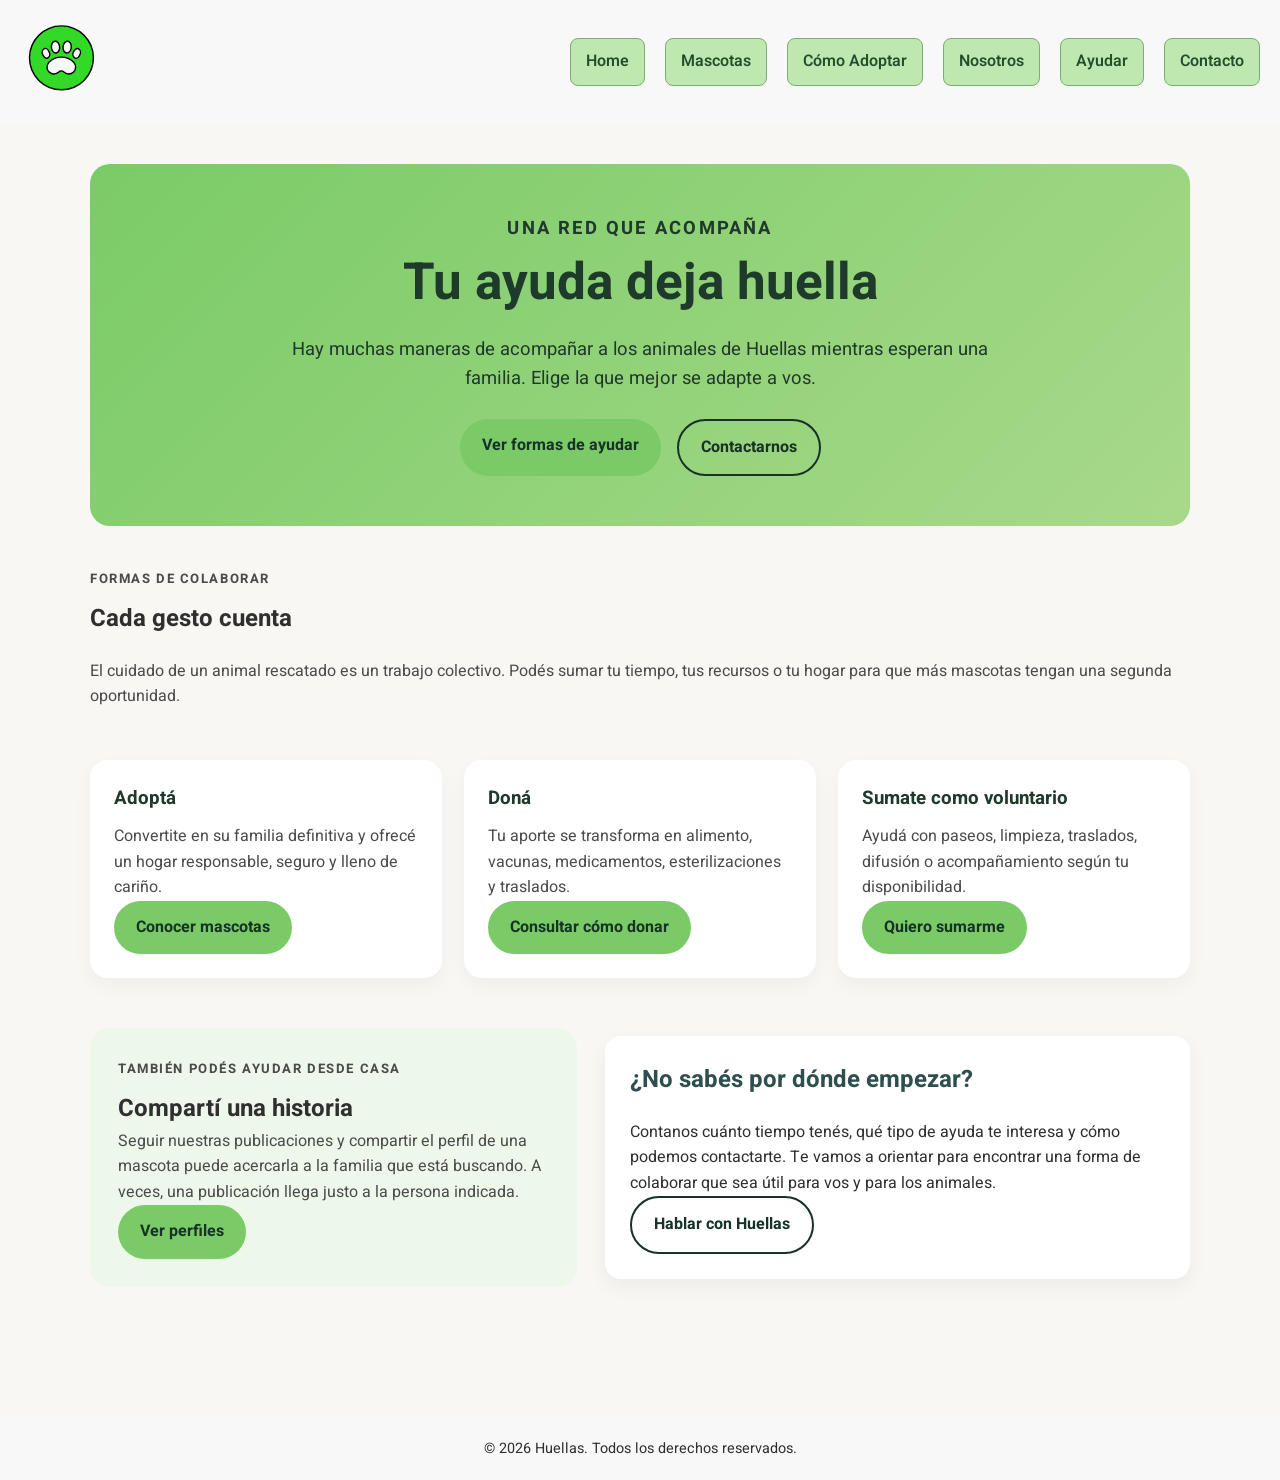
==== pages/ayudar.html @ 4ad2e2eb "Agregué unas imágenes de las mascotas disponibles" ====
<!DOCTYPE html>
<html lang="es">
<head>
    <meta charset="UTF-8">
    <meta name="viewport" content="width=device-width, initial-scale=1.0">
    <link rel="preconnect" href="https://fonts.googleapis.com">
    <link rel="preconnect" href="https://fonts.gstatic.com" crossorigin>
    <link href="https://fonts.googleapis.com/css2?family=Heebo:wght@100..900&display=swap" rel="stylesheet">
    <link rel="stylesheet" href="../css/styles.css">
    <title>Huellas | Ayudar</title>
</head>
<body>
    <header>
        <a href="../index.html">
            <img src="../assets/huellas_logo.svg" alt="Logo de Huellas" class="logo">
        </a>
        <nav>
            <ul>
                <a href="../index.html"><li>Home</li></a>
                <a href="./mascotas.html"><li>Mascotas</li></a>
                <a href="./como-adoptar.html"><li>Cómo Adoptar</li></a>
                <a href="./nosotros.html"><li>Nosotros</li></a>
                <a href="#"><li>Ayudar</li></a>
                <a href="./contacto.html"><li>Contacto</li></a>
            </ul>
        </nav>
    </header>
    <main>
        <section class="hero">
            <p class="eyebrow">Una red que acompaña</p>
            <h1>Tu ayuda deja huella</h1>
            <p>Hay muchas maneras de acompañar a los animales de Huellas mientras esperan una familia. Elige la que mejor se adapte a vos.</p>
            <div class="hero-actions">
                <a href="#formas-de-ayudar" class="button primary">Ver formas de ayudar</a>
                <a href="./contacto.html" class="button secondary">Contactarnos</a>
            </div>
        </section>

        <section class="intro-section" id="formas-de-ayudar">
            <div class="section-heading">
                <p class="eyebrow">Formas de colaborar</p>
                <h2>Cada gesto cuenta</h2>
            </div>
            <p>El cuidado de un animal rescatado es un trabajo colectivo. Podés sumar tu tiempo, tus recursos o tu hogar para que más mascotas tengan una segunda oportunidad.</p>
        </section>

        <section class="help-section">
            <div class="help-grid">
                <article class="help-card">
                    <h3>Adoptá</h3>
                    <p>Convertite en su familia definitiva y ofrecé un hogar responsable, seguro y lleno de cariño.</p>
                    <a href="./mascotas.html" class="button primary">Conocer mascotas</a>
                </article>
                <article class="help-card">
                    <h3>Doná</h3>
                    <p>Tu aporte se transforma en alimento, vacunas, medicamentos, esterilizaciones y traslados.</p>
                    <a href="./contacto.html" class="button primary">Consultar cómo donar</a>
                </article>
                <article class="help-card">
                    <h3>Sumate como voluntario</h3>
                    <p>Ayudá con paseos, limpieza, traslados, difusión o acompañamiento según tu disponibilidad.</p>
                    <a href="./contacto.html" class="button primary">Quiero sumarme</a>
                </article>
            </div>
        </section>

        <section class="adoption-preview">
            <div class="preview-copy">
                <p class="eyebrow">También podés ayudar desde casa</p>
                <h2>Compartí una historia</h2>
                <p>Seguir nuestras publicaciones y compartir el perfil de una mascota puede acercarla a la familia que está buscando. A veces, una publicación llega justo a la persona indicada.</p>
                <a href="./mascotas.html" class="button primary">Ver perfiles</a>
            </div>
            <div class="info-card">
                <h2>¿No sabés por dónde empezar?</h2>
                <p>Contanos cuánto tiempo tenés, qué tipo de ayuda te interesa y cómo podemos contactarte. Te vamos a orientar para encontrar una forma de colaborar que sea útil para vos y para los animales.</p>
                <a href="./contacto.html" class="button secondary">Hablar con Huellas</a>
            </div>
        </section>
    </main>
    <footer>
        <p>&copy; 2026 Huellas. Todos los derechos reservados.</p>
    </footer>
</body>
</html>
---- css/styles.css ----
*{
    padding: 0;
    margin: 0;
}
header {
    background-color: #f8f8f8;
    padding: 20px;
    display: flex;
    align-items: center;
    justify-content: space-between;
}
.logo {
    height: 75px;
}
nav ul {
    list-style: none;
    display: flex;
    gap: 20px;
}
nav ul a {
    text-decoration: none;
    color: #2f2f2f;
    font-weight: 600;
    transition: color 0.3s ease;
}
nav ul a li {
    background-color: #BFE8B0;
    padding: 10px 15px;
    border-radius: 8px;
    border: #7AAE72 solid 1px;
    color: #244d2d;
}
nav ul a li:hover {
    background-color: #A7D997;
}


body {
    font-family: "Heebo", sans-serif;
    font-optical-sizing: auto;
    font: weight 400px;
    font-style: normal;
    background-color: #f8f7f3;
    color: #2f2f2f;
    line-height: 1.6;
}

main {
    max-width: 1100px;
    margin: 0 auto;
    padding: 40px 20px 80px;
}

.section-heading {
    margin-bottom: 20px;
}

.eyebrow {
    display: inline-block;
    font-size: 0.82rem;
    text-transform: uppercase;
    letter-spacing: 0.12em;
    font-weight: 700;
    color: #4d8d52;
    margin-bottom: 10px;
}

.hero {
    background: linear-gradient(135deg, #7ACB67, #A8D98A);
    border-radius: 20px;
    padding: 50px 30px;
    margin-bottom: 40px;
    text-align: center;
}

.hero h1 {
    font-size: clamp(2.4rem, 4vw, 3.5rem);
    margin-bottom: 10px;
    color: #1e3a2b;
}

.hero p {
    font-size: 1.15rem;
    color: #1f392b;
    max-width: 700px;
    margin: 0 auto;
}

.hero-actions {
    display: flex;
    justify-content: center;
    gap: 16px;
    flex-wrap: wrap;
    margin-top: 25px;
}

.button {
    display: inline-block;
    padding: 14px 22px;
    border-radius: 999px;
    text-decoration: none;
    font-weight: 700;
    transition: all 0.3s ease;
}

.button.primary {
    background-color: #7ACB67;
    color: #173226;
}

.button.primary:hover {
    background-color: #67b75c;
}

.button.secondary {
    background-color: transparent;
    color: #173226;
    border: 2px solid #173226;
}

.button.secondary:hover {
    background-color: #eaf8e7;
}

.intro-section,
.services,
.help-section {
    margin-bottom: 50px;
}

.intro-section p,
.preview-copy p,
.feature-card p,
.help-card p,
.pet-info p {
    color: #4b4b4b;
}

.stats {
    display: grid;
    grid-template-columns: repeat(4, minmax(0, 1fr));
    gap: 18px;
    margin: 20px 0 50px;
}

.stat-item {
    background: #fff;
    border-radius: 18px;
    padding: 22px 18px;
    text-align: center;
    box-shadow: 0 8px 20px rgba(0, 0, 0, 0.05);
}

.stat-item strong {
    display: block;
    font-size: 2rem;
    color: #173226;
    margin-bottom: 6px;
}

.stat-item span {
    color: #4e5d59;
    font-size: 0.95rem;
}

.feature-grid,
.help-grid {
    display: grid;
    grid-template-columns: repeat(3, minmax(0, 1fr));
    gap: 22px;
}

.feature-card,
.help-card {
    background: #fff;
    border-radius: 18px;
    padding: 24px;
    box-shadow: 0 8px 20px rgba(0, 0, 0, 0.04);
}

.feature-card h3,
.help-card h3,
.pet-info h3 {
    margin-bottom: 10px;
    color: #1f392b;
}

.adoption-preview {
    display: grid;
    grid-template-columns: 1fr 1.2fr;
    gap: 28px;
    align-items: center;
    margin-bottom: 50px;
}

.preview-copy {
    background: #edf8ea;
    border-radius: 20px;
    padding: 28px;
}

.pet-list {
    display: grid;
    grid-template-columns: repeat(2, minmax(0, 1fr));
    gap: 18px;
}

.pet-card {
    background: #fff;
    border-radius: 18px;
    overflow: hidden;
    box-shadow: 0 8px 20px rgba(0, 0, 0, 0.05);
}

.pet-photo {
    height: 180px;
    background-size: cover;
    background-position: center;
}

.pet-one {
    background: linear-gradient(135deg, #d0e7c6, #a5d3a2);
}

.pet-two {
    background: linear-gradient(135deg, #f0d7b8, #d7b28a);
}

.pet-info {
    padding: 18px;
}

.pet-info span {
    display: inline-block;
    margin-top: 10px;
    font-size: 0.85rem;
    font-weight: 700;
    color: #4d8d52;
}

.pet-catalog {
    display: grid;
    grid-template-columns: repeat(3, minmax(0, 1fr));
    gap: 22px;
    margin-bottom: 70px;
}

.profile-card {
    display: flex;
    flex-direction: column;
}

.profile-card .pet-photo {
    height: 210px;
}

.profile-card .pet-info {
    display: flex;
    flex-direction: column;
    flex: 1;
}

.pet-status {
    align-self: flex-start;
    margin: 0 0 8px !important;
    padding: 4px 10px;
    border-radius: 999px;
    background-color: #e9f7e5;
    color: #35723b !important;
    font-size: 0.75rem !important;
    letter-spacing: 0.04em;
    text-transform: uppercase;
}

.profile-card .pet-info > span:last-of-type {
    margin-top: auto;
}

.text-link {
    display: inline-block;
    margin-top: 16px;
    color: #35723b;
    font-weight: 700;
    text-decoration: none;
}

.text-link:hover {
    text-decoration: underline;
}

.pet-three { background: linear-gradient(135deg, #c99b73, #8b5e3c); }
.pet-four { background: linear-gradient(135deg, #3d4548, #9da7a4); }
.pet-five { background: linear-gradient(135deg, #f4c77d, #c26b3b); }
.pet-six { background: linear-gradient(135deg, #e8c4a2, #bb8063); }
.pet-seven { background: linear-gradient(135deg, #a87852, #553a32); }
.pet-eight { background: linear-gradient(135deg, #c0c6c2, #6d7774); }
.pet-nine { background: linear-gradient(135deg, #f2eee3, #b9c9c3); }
.pet-ten { background: linear-gradient(135deg, #bd8164, #6b5146); }
.pet-eleven { background: linear-gradient(135deg, #e29b50, #a94e2d); }
.pet-twelve { background: linear-gradient(135deg, #d2a15e, #875c39); }

.stories-section {
    margin-bottom: 60px;
}

.section-lead {
    max-width: 720px;
    margin: -8px 0 24px;
    color: #4b4b4b;
}

.review-grid {
    display: grid;
    grid-template-columns: repeat(3, minmax(0, 1fr));
    gap: 18px;
}

.review-card {
    padding: 24px;
    background: #fff;
    border-left: 4px solid #7ACB67;
    border-radius: 4px 16px 16px 4px;
    box-shadow: 0 8px 20px rgba(0, 0, 0, 0.04);
}

.review-pet {
    display: block;
    margin-bottom: 12px;
    color: #4d8d52;
    font-size: 0.82rem;
    font-weight: 700;
    text-transform: uppercase;
    letter-spacing: 0.06em;
}

.review-card blockquote {
    margin: 0 0 16px;
    color: #35443c;
    font-size: 1.05rem;
    font-style: italic;
}

.review-card p {
    margin: 0;
    color: #68716d;
    font-size: 0.9rem;
    font-weight: 600;
}

.pet-image {
    width: 100%;
    height: 100%;
    object-fit: cover;
}
.contact-grid {
    display: grid;
    grid-template-columns: 1.3fr 0.9fr;
    gap: 30px;
}

.form-card, .info-card {
    background: #fff;
    border-radius: 16px;
    padding: 25px;
    box-shadow: 0 8px 20px rgba(0, 0, 0, 0.05);
}

.form-card h2, .info-card h2 {
    margin-bottom: 20px;
    color: #2f4f4f;
}

form {
    display: flex;
    flex-direction: column;
    gap: 15px;
}

label {
    font-weight: 600;
    color: #335c5c;
}

input, select, textarea {
    width: 100%;
    padding: 12px 14px;
    border: 1px solid #d8d0c5;
    border-radius: 10px;
    font-size: 1rem;
    box-sizing: border-box;
}

textarea {
    min-height: 140px;
    resize: vertical;
}

button {
    background-color: #7ACB67;
    color: #1f392b;
    border: none;
    border-radius: 10px;
    padding: 14px 20px;
    font-size: 1rem;
    font-weight: 700;
    cursor: pointer;
}

button:hover {
    background-color: #67b75c;
}

.success {
    background-color: #e9f7ef;
    color: #1e5d3a;
    border: 1px solid #bde2c7;
    border-radius: 10px;
    padding: 10px 12px;
    margin-top: 10px;
}

table {
    width: 100%;
    border-collapse: collapse;
    margin-top: 10px;
}

th, td {
    text-align: left;
    padding: 12px 10px;
    border-bottom: 1px solid #e9e0d5;
    vertical-align: top;
}

th {
    background-color: #f5efe7;
    color: #3e4d4d;
}
footer {
    background-color: #f8f8f8;
    padding: 20px;
    text-align: center;
    font-size: 0.9rem;
    color: #2f2f2f;
}

@media (max-width: 768px) {
    .stats,
    .feature-grid,
    .help-grid,
    .pet-list,
    .pet-catalog,
    .review-grid,
    .adoption-preview {
        grid-template-columns: 1fr;
    }

    .contact-grid {
        grid-template-columns: 1fr;
    }
}
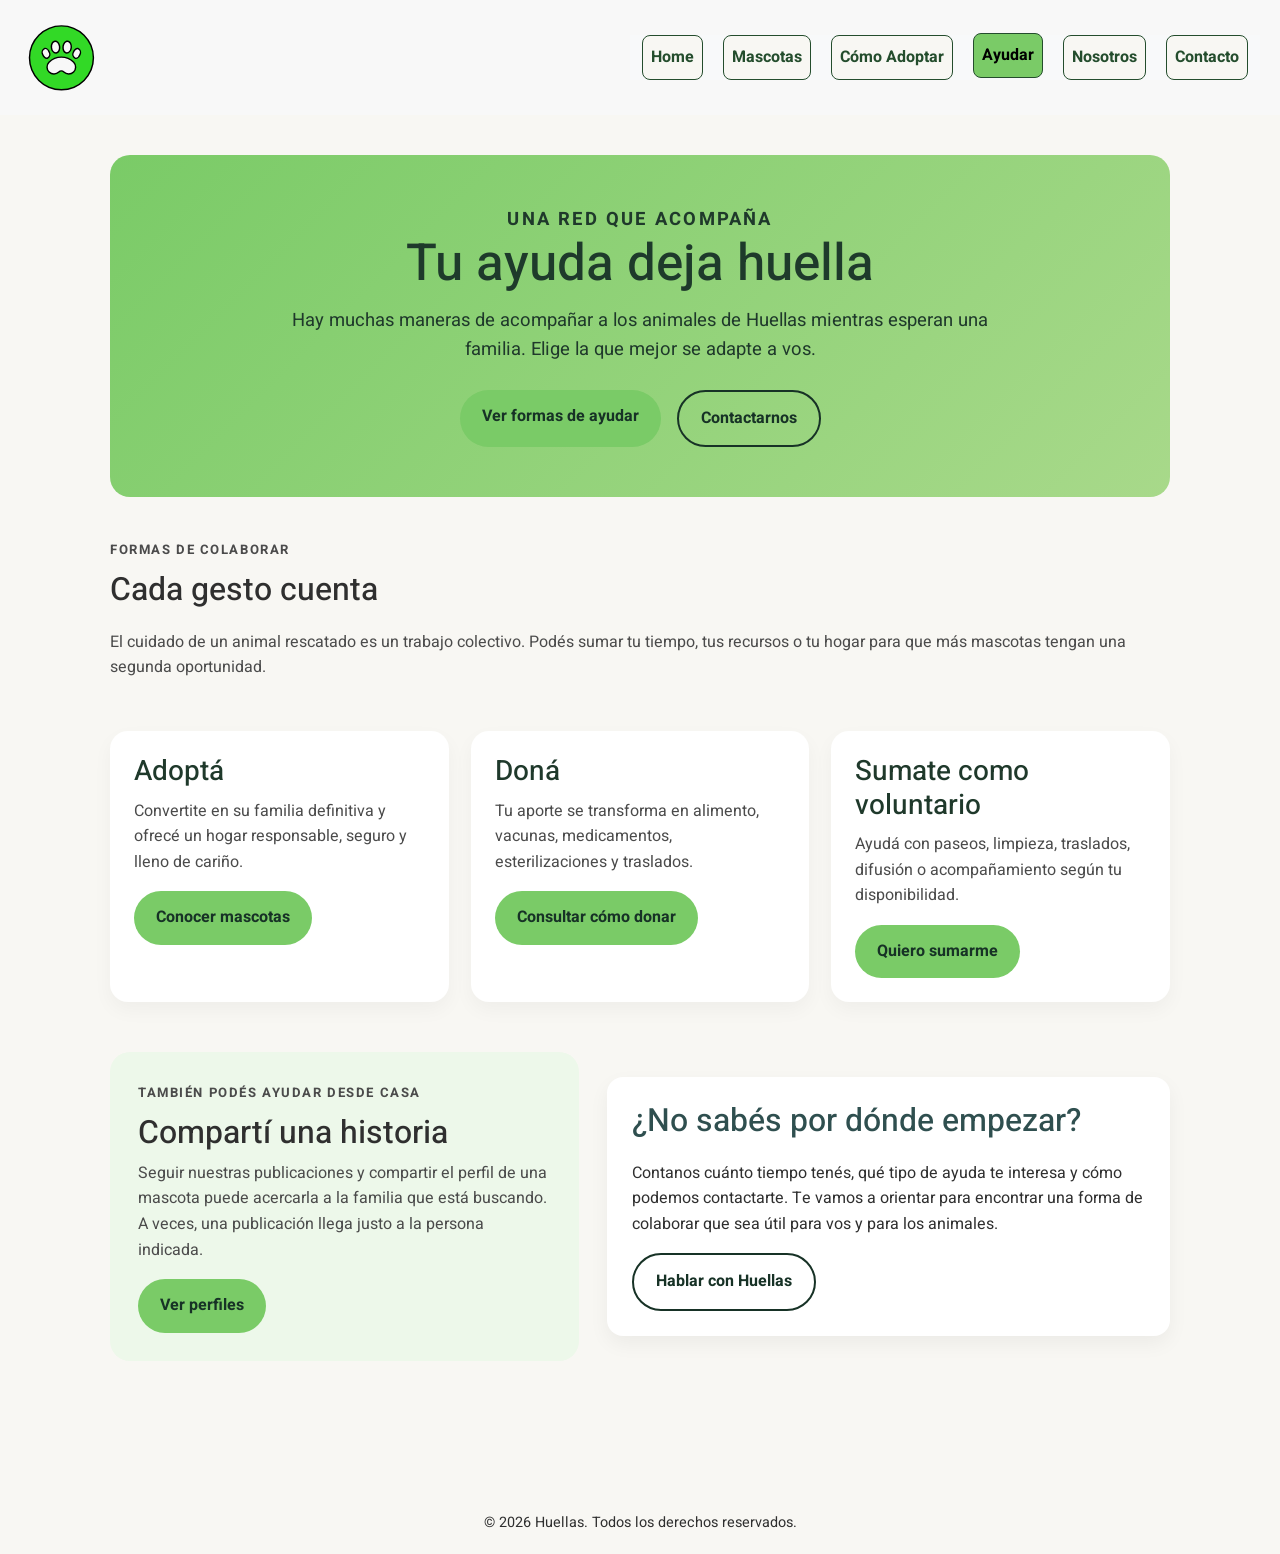
==== commit 799fcd54: "Agregué un navbar desplegable de bootstrap y le di estilos" ====
--- a/pages/ayudar.html
+++ b/pages/ayudar.html
@@ -3,6 +3,8 @@
 <head>
     <meta charset="UTF-8">
     <meta name="viewport" content="width=device-width, initial-scale=1.0">
+    <link rel="icon" href="../assets/huellas_logo.svg" type="image/svg+xml">
+    <link href="https://cdn.jsdelivr.net/npm/bootstrap@5.0.2/dist/css/bootstrap.min.css" rel="stylesheet" integrity="sha384-EVSTQN3/azprG1Anm3QDgpJLIm9Nao0Yz1ztcQTwFspd3yD65VohhpuuCOmLASjC" crossorigin="anonymous">
     <link rel="preconnect" href="https://fonts.googleapis.com">
     <link rel="preconnect" href="https://fonts.gstatic.com" crossorigin>
     <link href="https://fonts.googleapis.com/css2?family=Heebo:wght@100..900&display=swap" rel="stylesheet">
@@ -14,15 +16,22 @@
         <a href="../index.html">
             <img src="../assets/huellas_logo.svg" alt="Logo de Huellas" class="logo">
         </a>
-        <nav>
-            <ul>
-                <a href="../index.html"><li>Home</li></a>
-                <a href="./mascotas.html"><li>Mascotas</li></a>
-                <a href="./como-adoptar.html"><li>Cómo Adoptar</li></a>
-                <a href="./nosotros.html"><li>Nosotros</li></a>
-                <a href="#"><li>Ayudar</li></a>
-                <a href="./contacto.html"><li>Contacto</li></a>
-            </ul>
+        <nav class="navbar navbar-expand-lg bg-body-tertiary">
+            <div class="container-fluid">
+                <button class="navbar-toggler" type="button" aria-controls="navbarNav" aria-expanded="false" aria-label="Toggle navigation">
+                    <span class="navbar-toggler-icon"></span>
+                </button>
+                <div class="navbar-collapse" id="navbarNav">
+                    <ul class="navbar-nav">
+                        <li class="nav-item"><a class="nav-link" href="../index.html">Home</a></li>
+                        <li class="nav-item"><a class="nav-link" href="./mascotas.html">Mascotas</a></li>
+                        <li class="nav-item"><a class="nav-link" href="./como-adoptar.html">Cómo Adoptar</a></li>
+                        <li class="nav-item"><a class="nav-link active" aria-current="page" href="./ayudar.html">Ayudar</a></li>
+                        <li class="nav-item"><a class="nav-link" href="./nosotros.html">Nosotros</a></li>
+                        <li class="nav-item"><a class="nav-link" href="./contacto.html">Contacto</a></li>
+                    </ul>
+                </div>
+            </div>
         </nav>
     </header>
     <main>
@@ -81,5 +90,6 @@
     <footer>
         <p>&copy; 2026 Huellas. Todos los derechos reservados.</p>
     </footer>
+    <script src="../js/main.js?v=4"></script>
 </body>
 </html>
--- a/css/styles.css
+++ b/css/styles.css
@@ -1,6 +1,15 @@
 *{
+    box-sizing: border-box;
     padding: 0;
     margin: 0;
+}
+:root {
+    --primary-color: #7ACB67;
+    --secondary-color: #244d2d;
+    --text-color: #2f2f2f;
+    --background-color: #f8f7f3;
+    --card-background: #fff;
+    --card-shadow: rgba(0, 0, 0, 0.05);
 }
 header {
     background-color: #f8f8f8;
@@ -8,33 +17,87 @@
     display: flex;
     align-items: center;
     justify-content: space-between;
-}
-.logo {
-    height: 75px;
-}
-nav ul {
-    list-style: none;
-    display: flex;
-    gap: 20px;
-}
-nav ul a {
-    text-decoration: none;
-    color: #2f2f2f;
-    font-weight: 600;
-    transition: color 0.3s ease;
-}
-nav ul a li {
-    background-color: #BFE8B0;
-    padding: 10px 15px;
-    border-radius: 8px;
-    border: #7AAE72 solid 1px;
-    color: #244d2d;
-}
-nav ul a li:hover {
-    background-color: #A7D997;
-}
-
-
+
+    .logo {
+        height: 75px;
+        object-fit: contain;
+    }
+
+    nav {
+        min-width: 0;
+
+        ul {
+            list-style: none;
+            display: flex;
+            gap: 20px;
+
+            li {
+                padding: 0;
+                background-color: transparent;
+                border: 0;
+
+                .nav-link {
+                    display: block;
+                    padding: 9px 16px;
+                    border: 1px solid var(--secondary-color);
+                    border-radius: 8px;
+                    background-color: var(--background-color);
+                    color: var(--secondary-color);
+                    font-weight: 700;
+                    text-decoration: none;
+                    transition: background-color 0.2s ease, border-color 0.2s ease,
+                        color 0.2s ease, transform 0.2s ease;
+
+                    &:hover,
+                    &:focus,
+                    &.active {
+                        background-color: var(--primary-color);
+                        border-color: var(--secondary-color);
+                        color: #173226;
+                        transform: translateY(-2px);
+                    }
+                }
+            }
+        }
+    }
+}
+header .navbar {
+    padding: 0;
+}
+header .navbar-toggler {
+    flex-shrink: 0;
+    padding: 8px 10px;
+    width: 48px;
+    height: 44px;
+    border: 1px solid var(--secondary-color);
+    background-color: var(--primary-color);
+}
+header .navbar-toggler-icon {
+    display: block;
+    width: 24px;
+    height: 2px;
+    margin: 0 auto;
+    background-image: none;
+    background-color: var(--secondary-color);
+    border-radius: 2px;
+    position: relative;
+}
+header .navbar-toggler-icon::before,
+header .navbar-toggler-icon::after {
+    content: "";
+    position: absolute;
+    left: 0;
+    width: 24px;
+    height: 2px;
+    background-color: var(--secondary-color);
+    border-radius: 2px;
+}
+header .navbar-toggler-icon::before {
+    top: -7px;
+}
+header .navbar-toggler-icon::after {
+    top: 7px;
+}
 body {
     font-family: "Heebo", sans-serif;
     font-optical-sizing: auto;
@@ -49,77 +112,77 @@
     max-width: 1100px;
     margin: 0 auto;
     padding: 40px 20px 80px;
-}
-
-.section-heading {
-    margin-bottom: 20px;
-}
-
-.eyebrow {
-    display: inline-block;
-    font-size: 0.82rem;
-    text-transform: uppercase;
-    letter-spacing: 0.12em;
-    font-weight: 700;
-    color: #4d8d52;
-    margin-bottom: 10px;
-}
-
-.hero {
-    background: linear-gradient(135deg, #7ACB67, #A8D98A);
-    border-radius: 20px;
-    padding: 50px 30px;
-    margin-bottom: 40px;
-    text-align: center;
-}
-
-.hero h1 {
-    font-size: clamp(2.4rem, 4vw, 3.5rem);
-    margin-bottom: 10px;
-    color: #1e3a2b;
-}
-
-.hero p {
-    font-size: 1.15rem;
-    color: #1f392b;
-    max-width: 700px;
-    margin: 0 auto;
-}
-
-.hero-actions {
-    display: flex;
-    justify-content: center;
-    gap: 16px;
-    flex-wrap: wrap;
-    margin-top: 25px;
-}
-
-.button {
-    display: inline-block;
-    padding: 14px 22px;
-    border-radius: 999px;
-    text-decoration: none;
-    font-weight: 700;
-    transition: all 0.3s ease;
-}
-
-.button.primary {
-    background-color: #7ACB67;
-    color: #173226;
-}
-
-.button.primary:hover {
-    background-color: #67b75c;
-}
-
-.button.secondary {
-    background-color: transparent;
-    color: #173226;
-    border: 2px solid #173226;
-}
-
-.button.secondary:hover {
-    background-color: #eaf8e7;
+
+    .section-heading {
+        margin-bottom: 20px;
+    }
+
+    .eyebrow {
+        display: inline-block;
+        font-size: 0.82rem;
+        text-transform: uppercase;
+        letter-spacing: 0.12em;
+        font-weight: 700;
+        color: #4d8d52;
+        margin-bottom: 10px;
+    }
+
+    .hero {
+        background: linear-gradient(135deg, #7ACB67, #A8D98A);
+        border-radius: 20px;
+        padding: 50px 30px;
+        margin-bottom: 40px;
+        text-align: center;
+
+        h1 {
+            font-size: clamp(2.4rem, 4vw, 3.5rem);
+            margin-bottom: 10px;
+            color: #1e3a2b;
+        }
+
+        p {
+            font-size: 1.15rem;
+            color: #1f392b;
+            max-width: 700px;
+            margin: 0 auto;
+        }
+
+        .hero-actions {
+            display: flex;
+            justify-content: center;
+            gap: 16px;
+            flex-wrap: wrap;
+            margin-top: 25px;
+        }
+    }
+
+    .button {
+        display: inline-block;
+        padding: 14px 22px;
+        border-radius: 999px;
+        text-decoration: none;
+        font-weight: 700;
+        transition: all 0.3s ease;
+
+        &.primary {
+            background-color: #7ACB67;
+            color: #173226;
+
+            &:hover {
+                background-color: #67b75c;
+            }
+        }
+
+        &.secondary {
+            background-color: transparent;
+            color: #173226;
+            border: 2px solid #173226;
+
+            &:hover {
+                background-color: #eaf8e7;
+            }
+        }
+    }
 }
 
 .intro-section,
@@ -260,14 +323,14 @@
     flex: 1;
 }
 
-.pet-status {
+.profile-card .pet-status {
     align-self: flex-start;
-    margin: 0 0 8px !important;
+    margin: 0 0 8px;
     padding: 4px 10px;
     border-radius: 999px;
     background-color: #e9f7e5;
-    color: #35723b !important;
-    font-size: 0.75rem !important;
+    color: #35723b;
+    font-size: 0.75rem;
     letter-spacing: 0.04em;
     text-transform: uppercase;
 }
@@ -437,11 +500,105 @@
     color: #3e4d4d;
 }
 footer {
-    background-color: #f8f8f8;
+    background-color: var(--background-color);
     padding: 20px;
     text-align: center;
     font-size: 0.9rem;
     color: #2f2f2f;
+
+    p {
+        margin: 0;
+    }
+}
+
+@media (max-width: 991px) {
+    header {
+        position: relative;
+        z-index: 20;
+        padding: 12px 16px;
+
+        .logo {
+            height: 75px;
+        }
+
+        nav {
+            max-width: 58%;
+        }
+
+        .navbar {
+            position: static;
+        }
+
+        .navbar-toggler {
+            display: block;
+            margin-left: auto;
+        }
+
+        .navbar-collapse {
+            position: absolute;
+            top: 100%;
+            right: 16px;
+            z-index: 10;
+            display: block;
+            width: min(280px, calc(100vw - 32px));
+            max-height: 0;
+            padding: 0 10px;
+            overflow: hidden;
+            opacity: 0;
+            visibility: hidden;
+            transform: translateY(-10px) scale(0.98);
+            transform-origin: top right;
+            background-color: #f8f8f8;
+            border: 1px solid transparent;
+            border-radius: 8px;
+            box-shadow: none;
+            transition: height 0.3s ease, max-height 0.3s ease, opacity 0.2s ease, transform 0.3s ease,
+                padding 0.3s ease, border-color 0.3s ease, box-shadow 0.3s ease,
+                visibility 0s linear 0.3s;
+
+            &.is-open {
+                height: auto;
+                max-height: 420px;
+                padding: 10px;
+                opacity: 1;
+                visibility: visible;
+                transform: translateY(0) scale(1);
+                border-color: #dcebd8;
+                box-shadow: 0 12px 24px rgba(36, 77, 45, 0.14);
+            }
+        }
+
+        .navbar-nav {
+            gap: 4px;
+
+            .nav-item {
+                width: 100%;
+            }
+
+            .nav-link {
+                display: block;
+                padding: 7px 12px;
+                min-height: 38px;
+                border: 1px solid var(--secondary-color);
+                border-radius: 8px;
+                background-color: var(--background-color);
+                color: var(--secondary-color);
+                font-size: 0.95rem;
+                font-weight: 700;
+                transition: background-color 0.2s ease, border-color 0.2s ease,
+                    color 0.2s ease, transform 0.2s ease;
+
+                &:hover,
+                &:focus,
+                &.active {
+                    background-color: #e9f7e5;
+                    border-color: #b9dcae;
+                    color: #173226;
+                    transform: translateX(3px);
+                }
+            }
+        }
+    }
 }
 
 @media (max-width: 768px) {
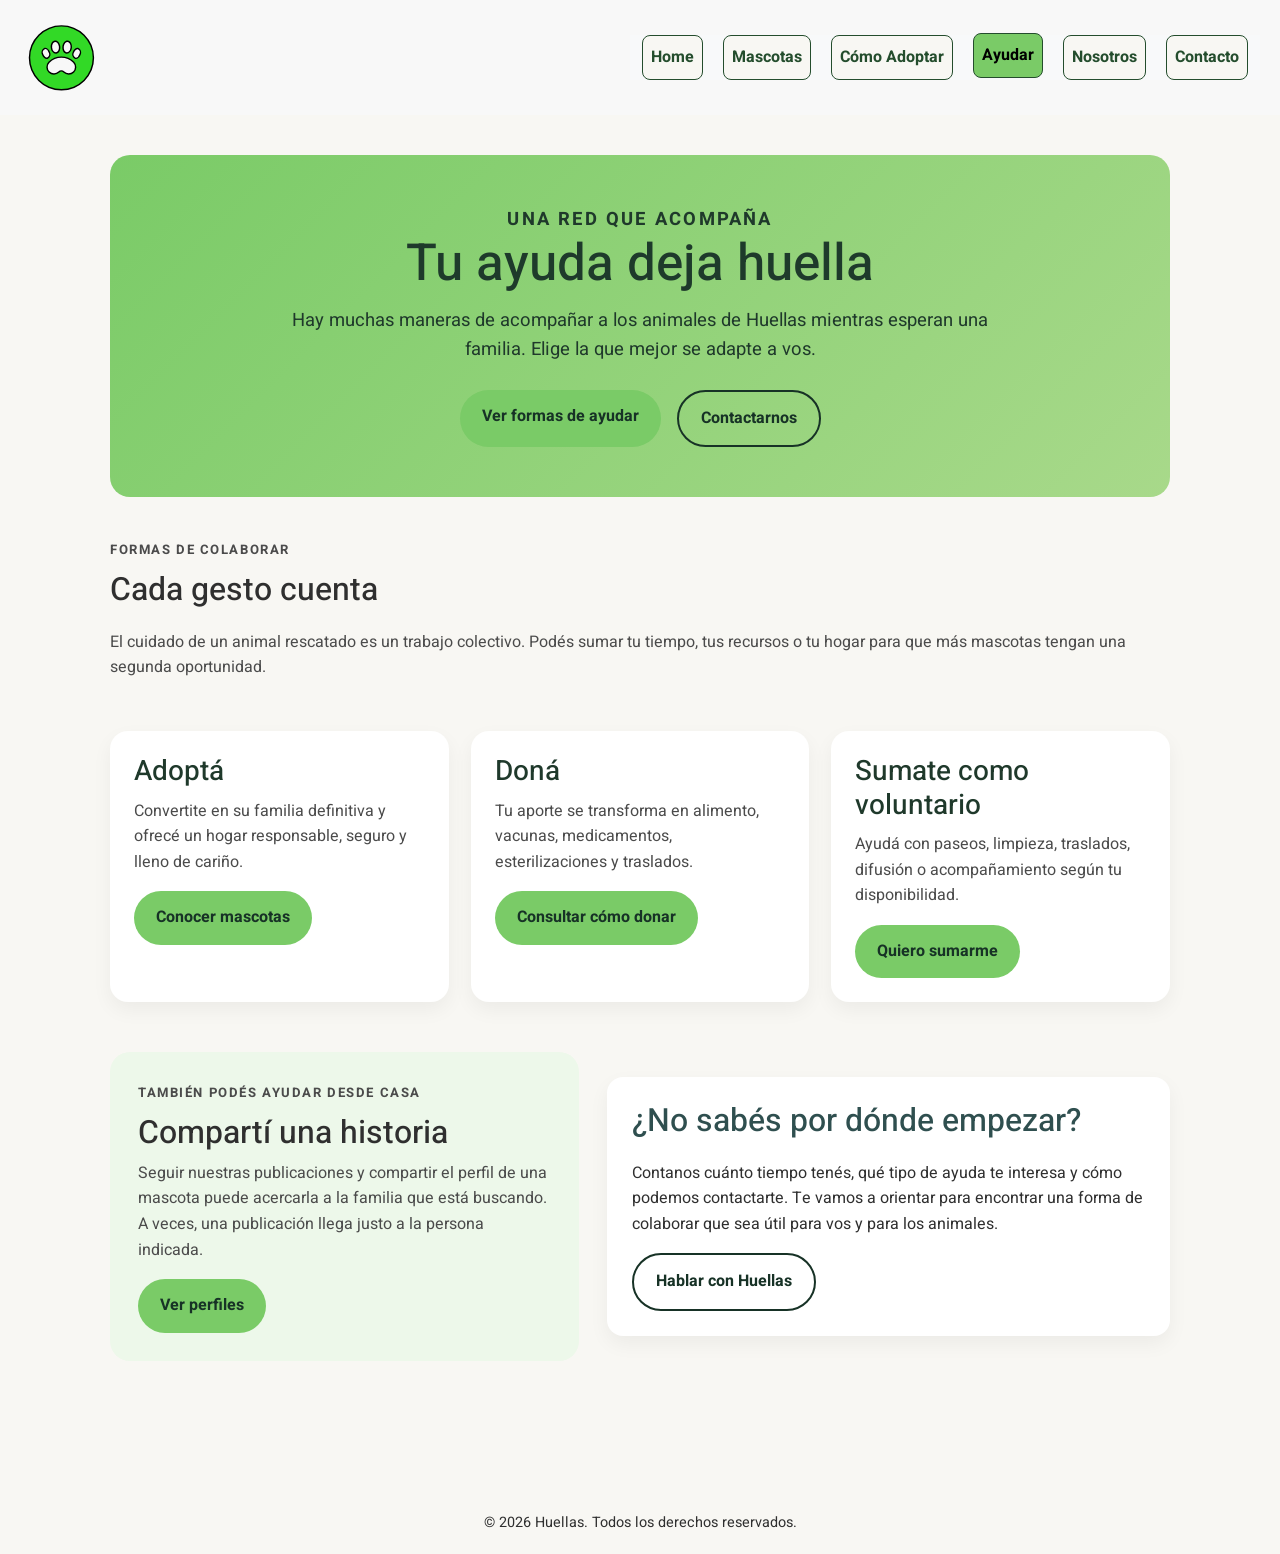
==== commit 06fd134e: "Agregué contenido en las páginas Nosotros y Cómo adoptar, agregándole estilos a cada elemento" ====
--- a/pages/ayudar.html
+++ b/pages/ayudar.html
@@ -90,6 +90,7 @@
     <footer>
         <p>&copy; 2026 Huellas. Todos los derechos reservados.</p>
     </footer>
+    <script src="https://cdn.jsdelivr.net/npm/bootstrap@5.0.2/dist/js/bootstrap.bundle.min.js" integrity="sha384-MrcW6ZMFYlzcLA8Nl+NtUVF0sA7MsXsP1UyJoMp4YLEuNSfAP+JcXn/tWtIaxVXM" crossorigin="anonymous"></script>
     <script src="../js/main.js?v=4"></script>
 </body>
 </html>
--- a/css/styles.css
+++ b/css/styles.css
@@ -1,618 +1,771 @@
-*{
+/* ================================================================
+   ESTILOS GENERALES: reset, variables y estructura comun
+   ================================================================ */
+
+/* Unifica el modelo de caja y elimina espacios predeterminados. */
+* {
     box-sizing: border-box;
     padding: 0;
     margin: 0;
 }
+
+/* Centraliza colores y sombras compartidos por todas las paginas. */
 :root {
     --primary-color: #7ACB67;
     --secondary-color: #244d2d;
     --text-color: #2f2f2f;
+    --text-color-light: #4b4b4b;
     --background-color: #f8f7f3;
     --card-background: #fff;
     --card-shadow: rgba(0, 0, 0, 0.05);
 }
-header {
-    background-color: #f8f8f8;
-    padding: 20px;
-    display: flex;
-    align-items: center;
-    justify-content: space-between;
-
-    .logo {
-        height: 75px;
-        object-fit: contain;
-    }
-
-    nav {
-        min-width: 0;
-
-        ul {
-            list-style: none;
+
+/* Define tipografia, fondo y color base del sitio. */
+body {
+    font-family: "Heebo", sans-serif;
+    font-optical-sizing: auto;
+    font-weight: 400;
+    font-style: normal;
+    background-color: var(--background-color);
+    color: var(--text-color);
+    line-height: 1.6;
+
+    /* ============================================================
+       ESTILOS GENERALES: encabezado y navegacion
+       ============================================================ */
+
+    header {
+        background-color: #f8f8f8;
+        padding: 20px;
+        display: flex;
+        align-items: center;
+        justify-content: space-between;
+
+        .logo {
+            height: 75px;
+            object-fit: contain;
+        }
+
+        nav {
+            min-width: 0;
+
+            ul {
+                list-style: none;
+                display: flex;
+                gap: 20px;
+
+                li {
+                    padding: 0;
+                    background-color: transparent;
+                    border: 0;
+
+                    .nav-link {
+                        display: block;
+                        padding: 9px 16px;
+                        border: 1px solid var(--secondary-color);
+                        border-radius: 8px;
+                        background-color: var(--background-color);
+                        color: var(--secondary-color);
+                        font-weight: 700;
+                        text-decoration: none;
+                        transition: background-color 0.2s ease, border-color 0.2s ease,
+                            color 0.2s ease, transform 0.2s ease;
+
+                        &:hover,
+                        &:focus,
+                        &.active {
+                            background-color: var(--primary-color);
+                            border-color: var(--secondary-color);
+                            color: #173226;
+                            transform: translateY(-2px);
+                        }
+                    }
+                }
+            }
+        }
+
+        .navbar {
+            padding: 0;
+        }
+
+        .navbar-toggler {
+            flex-shrink: 0;
+            padding: 8px 10px;
+            width: 48px;
+            height: 44px;
+            border: 1px solid var(--secondary-color);
+            background-color: var(--primary-color);
+        }
+
+        .navbar-toggler-icon {
+            display: block;
+            width: 24px;
+            height: 2px;
+            margin: 0 auto;
+            background-image: none;
+            background-color: var(--secondary-color);
+            border-radius: 2px;
+            position: relative;
+
+            &::before,
+            &::after {
+                content: "";
+                position: absolute;
+                left: 0;
+                width: 24px;
+                height: 2px;
+                background-color: var(--secondary-color);
+                border-radius: 2px;
+            }
+
+            &::before {
+                top: -7px;
+            }
+
+            &::after {
+                top: 7px;
+            }
+        }
+    }
+
+    /* ============================================================
+       ESTILOS GENERALES: contenedor, hero y botones
+       ============================================================ */
+
+    main {
+        max-width: 1100px;
+        margin: 0 auto;
+        padding: 40px 20px 80px;
+
+        .section-heading {
+            margin-bottom: 20px;
+        }
+
+        .eyebrow {
+            display: inline-block;
+            font-size: 0.82rem;
+            text-transform: uppercase;
+            letter-spacing: 0.12em;
+            font-weight: 700;
+            color: #4d8d52;
+            margin-bottom: 10px;
+        }
+
+        .hero {
+            background: linear-gradient(135deg, #7ACB67, #A8D98A);
+            border-radius: 20px;
+            padding: 50px 30px;
+            margin-bottom: 40px;
+            text-align: center;
+
+            h1 {
+                font-size: clamp(2.4rem, 4vw, 3.5rem);
+                margin-bottom: 10px;
+                color: #1e3a2b;
+            }
+
+            h2 {
+                color: #1e3a2b;
+            }
+
+            p {
+                font-size: 1.15rem;
+                color: #1f392b;
+                max-width: 700px;
+                margin: 0 auto;
+            }
+
+            .hero-actions {
+                display: flex;
+                justify-content: center;
+                gap: 16px;
+                flex-wrap: wrap;
+                margin-top: 25px;
+            }
+        }
+
+        .button {
+            display: inline-block;
+            padding: 14px 22px;
+            border-radius: 999px;
+            text-decoration: none;
+            font-weight: 700;
+            transition: all 0.3s ease;
+
+            &.primary {
+                background-color: var(--primary-color);
+                color: #173226;
+
+                &:hover {
+                    background-color: #67b75c;
+                }
+            }
+
+            &.secondary {
+                background-color: transparent;
+                color: #173226;
+                border: 2px solid #173226;
+
+                &:hover {
+                    background-color: #eaf8e7;
+                }
+            }
+        }
+    }
+
+    /* ============================================================
+       ESTILOS GENERALES: componentes compartidos
+       ============================================================ */
+
+    .intro-section,
+    .services,
+    .help-section {
+        margin-bottom: 50px;
+    }
+
+    .intro-section p,
+    .preview-copy p,
+    .feature-card p,
+    .help-card p,
+    .pet-info p {
+        color: var(--text-color-light);
+    }
+
+    .feature-grid,
+    .help-grid {
+        display: grid;
+        grid-template-columns: repeat(3, minmax(0, 1fr));
+        gap: 22px;
+    }
+
+    .feature-card,
+    .help-card {
+        background: var(--card-background);
+        border-radius: 18px;
+        padding: 24px;
+        box-shadow: 0 8px 20px var(--card-shadow);
+
+        h3 {
+            margin-bottom: 10px;
+            color: #1f392b;
+        }
+    }
+
+    .stats {
+        display: grid;
+        grid-template-columns: repeat(4, minmax(0, 1fr));
+        gap: 18px;
+        margin: 20px 0 50px;
+
+        .stat-item {
+            background: var(--card-background);
+            border-radius: 18px;
+            padding: 22px 18px;
+            text-align: center;
+            box-shadow: 0 8px 20px var(--card-shadow);
+
+            strong {
+                display: block;
+                font-size: 2rem;
+                color: #173226;
+                margin-bottom: 6px;
+            }
+
+            span {
+                color: #4e5d59;
+                font-size: 0.95rem;
+            }
+        }
+    }
+
+    .pet-image {
+        width: 100%;
+        height: 100%;
+        object-fit: cover;
+    }
+
+    .stories-section {
+        margin-bottom: 60px;
+    }
+
+    .section-lead {
+        max-width: 720px;
+        margin: -8px 0 24px;
+        color: var(--text-color-light);
+    }
+
+    .review-grid {
+        display: grid;
+        grid-template-columns: repeat(3, minmax(0, 1fr));
+        gap: 18px;
+    }
+
+    .review-card {
+        padding: 24px;
+        background: var(--card-background);
+        border-left: 4px solid var(--primary-color);
+        border-radius: 4px 16px 16px 4px;
+        box-shadow: 0 8px 20px var(--card-shadow);
+
+        blockquote {
+            margin: 0 0 16px;
+            color: #35443c;
+            font-size: 1.05rem;
+            font-style: italic;
+        }
+
+        p {
+            margin: 0;
+            color: #68716d;
+            font-size: 0.9rem;
+            font-weight: 600;
+        }
+    }
+
+    .review-pet {
+        display: block;
+        margin-bottom: 12px;
+        color: #4d8d52;
+        font-size: 0.82rem;
+        font-weight: 700;
+        text-transform: uppercase;
+        letter-spacing: 0.06em;
+    }
+
+    /* ============================================================
+       ESTILOS GENERALES: formularios, tablas y pie
+       ============================================================ */
+
+    form {
+        display: flex;
+        flex-direction: column;
+        gap: 15px;
+    }
+
+    label {
+        font-weight: 600;
+        color: #335c5c;
+    }
+
+    input,
+    select,
+    textarea {
+        width: 100%;
+        padding: 12px 14px;
+        border: 1px solid #d8d0c5;
+        border-radius: 10px;
+        font-size: 1rem;
+    }
+
+    textarea {
+        min-height: 140px;
+        resize: vertical;
+    }
+
+    button {
+        background-color: var(--primary-color);
+        color: #1f392b;
+        border: none;
+        border-radius: 10px;
+        padding: 14px 20px;
+        font-size: 1rem;
+        font-weight: 700;
+        cursor: pointer;
+
+        &:hover {
+            background-color: #67b75c;
+        }
+    }
+
+    table {
+        width: 100%;
+        border-collapse: collapse;
+        margin-top: 10px;
+
+        th,
+        td {
+            text-align: left;
+            padding: 12px 10px;
+            border-bottom: 1px solid #e9e0d5;
+            vertical-align: top;
+        }
+
+        th {
+            background-color: #f5efe7;
+            color: #3e4d4d;
+        }
+    }
+
+    .success {
+        background-color: #e9f7ef;
+        color: #1e5d3a;
+        border: 1px solid #bde2c7;
+        border-radius: 10px;
+        padding: 10px 12px;
+        margin-top: 10px;
+    }
+
+    footer {
+        background-color: var(--background-color);
+        padding: 20px;
+        text-align: center;
+        font-size: 0.9rem;
+        color: var(--text-color);
+
+        p {
+            margin: 0;
+        }
+    }
+
+    /* ============================================================
+       PAGINA: INICIO (index.html)
+       ============================================================ */
+
+    .adoption-preview {
+        display: grid;
+        grid-template-columns: 1fr 1.2fr;
+        gap: 28px;
+        align-items: center;
+        margin-bottom: 50px;
+    }
+
+    .preview-copy {
+        background: #edf8ea;
+        border-radius: 20px;
+        padding: 28px;
+    }
+
+    .pet-list {
+        display: grid;
+        grid-template-columns: repeat(2, minmax(0, 1fr));
+        gap: 18px;
+    }
+
+    .pet-card {
+        background: var(--card-background);
+        border-radius: 18px;
+        overflow: hidden;
+        box-shadow: 0 8px 20px var(--card-shadow);
+
+        .text-link {
+            display: block;
+            margin-top: 16px;
+            padding: 10px 16px;
+            border: 1px solid var(--secondary-color);
+            border-radius: 8px;
+            background-color: var(--primary-color);
+            color: #173226;
+            font-weight: 700;
+            text-align: center;
+            text-decoration: none;
+            transition: background-color 0.2s ease, border-color 0.2s ease,
+                color 0.2s ease, transform 0.2s ease;
+
+            &:hover,
+            &:focus {
+                background-color: #67b75c;
+                border-color: #173226;
+                color: #173226;
+                transform: translateY(-2px);
+            }
+        }
+    }
+
+    .pet-photo {
+        height: 180px;
+        background-size: cover;
+        background-position: center;
+    }
+
+    .pet-one {
+        background: linear-gradient(135deg, #d0e7c6, #a5d3a2);
+    }
+
+    .pet-two {
+        background: linear-gradient(135deg, #f0d7b8, #d7b28a);
+    }
+
+    .pet-info {
+        padding: 18px;
+
+        h3 {
+            margin-bottom: 10px;
+            color: #1f392b;
+        }
+
+        span {
+            display: inline-block;
+            margin-top: 10px;
+            font-size: 0.85rem;
+            font-weight: 700;
+            color: #4d8d52;
+        }
+    }
+
+    /* ============================================================
+       PAGINA: MASCOTAS (pages/mascotas.html)
+       ============================================================ */
+
+    .pet-catalog {
+        display: grid;
+        grid-template-columns: repeat(3, minmax(0, 1fr));
+        gap: 22px;
+        margin-bottom: 70px;
+    }
+
+    .profile-card {
+        display: flex;
+        flex-direction: column;
+
+        .pet-photo {
+            height: 210px;
+        }
+
+        .pet-info {
             display: flex;
+            flex-direction: column;
+            flex: 1;
+        }
+
+        .pet-status {
+            align-self: flex-start;
+            margin: 0 0 8px;
+            padding: 4px 10px;
+            border-radius: 999px;
+            background-color: #e9f7e5;
+            color: #35723b;
+            font-size: 0.75rem;
+            letter-spacing: 0.04em;
+            text-transform: uppercase;
+        }
+
+        .pet-info > span:last-of-type {
+            margin-top: auto;
+        }
+    }
+
+    .pet-three { background: linear-gradient(135deg, #c99b73, #8b5e3c); }
+    .pet-four { background: linear-gradient(135deg, #3d4548, #9da7a4); }
+    .pet-five { background: linear-gradient(135deg, #f4c77d, #c26b3b); }
+    .pet-six { background: linear-gradient(135deg, #e8c4a2, #bb8063); }
+    .pet-seven { background: linear-gradient(135deg, #a87852, #553a32); }
+    .pet-eight { background: linear-gradient(135deg, #c0c6c2, #6d7774); }
+    .pet-nine { background: linear-gradient(135deg, #f2eee3, #b9c9c3); }
+    .pet-ten { background: linear-gradient(135deg, #bd8164, #6b5146); }
+    .pet-eleven { background: linear-gradient(135deg, #e29b50, #a94e2d); }
+    .pet-twelve { background: linear-gradient(135deg, #d2a15e, #875c39); }
+
+    /* ============================================================
+       PAGINA: COMO ADOPTAR (pages/como-adoptar.html)
+       ============================================================ */
+
+    /* Esta pagina usa los componentes generales de proceso y adopcion. */
+
+    /* ============================================================
+       PAGINA: AYUDAR (pages/ayudar.html)
+       ============================================================ */
+
+    /* Esta pagina usa tarjetas y acciones generales de colaboracion. */
+
+    /* ============================================================
+       PAGINA: NOSOTROS (pages/nosotros.html)
+       ============================================================ */
+
+    .about-us {
+        display: flex;
+        flex-direction: column;
+        align-items: center;
+        gap: 20px;
+
+        .historia,
+        .mision,
+        .valores {
+            display: flex;
+            flex-direction: column;
+            align-items: center;
+            width: 75%;
+        }
+
+        .historia-img {
+            width: 75%;
+            height: auto;
+            border-radius: 12px;
+            margin-top: 15px;
+        }
+
+        .mision-imagenes {
+            display: flex;
+            flex-direction: row;
+            justify-content: center;
             gap: 20px;
-
-            li {
-                padding: 0;
-                background-color: transparent;
-                border: 0;
+            width: 100%;
+        }
+
+        .mision-img {
+            width: 45%;
+            height: auto;
+            border-radius: 12px;
+            margin-top: 15px;
+        }
+
+        .valores ul {
+            list-style-type: none;
+            padding-left: 20px;
+        }
+
+        .valores-img {
+            width: 50%;
+            height: auto;
+            border-radius: 12px;
+            margin-top: 15px;
+        }
+    }
+
+    /* ============================================================
+       PAGINA: CONTACTO (pages/contacto.html)
+       ============================================================ */
+
+    .contact-grid {
+        display: grid;
+        grid-template-columns: 1.3fr 0.9fr;
+        gap: 30px;
+    }
+
+    .form-card,
+    .info-card {
+        background: var(--card-background);
+        border-radius: 16px;
+        padding: 25px;
+        box-shadow: 0 8px 20px var(--card-shadow);
+
+        h2 {
+            margin-bottom: 20px;
+            color: #2f4f4f;
+        }
+    }
+
+    /* ============================================================
+       ESTILOS GENERALES: responsive
+       ============================================================ */
+
+    @media (max-width: 991px) {
+        header {
+            position: relative;
+            z-index: 20;
+            padding: 12px 16px;
+
+            .logo {
+                height: 75px;
+            }
+
+            nav {
+                max-width: 58%;
+            }
+
+            .navbar {
+                position: static;
+            }
+
+            .navbar-toggler {
+                display: block;
+                margin-left: auto;
+            }
+
+            .navbar-collapse {
+                position: absolute;
+                top: 100%;
+                right: 16px;
+                z-index: 10;
+                display: block;
+                width: min(280px, calc(100vw - 32px));
+                max-height: 0;
+                padding: 0 10px;
+                overflow: hidden;
+                opacity: 0;
+                visibility: hidden;
+                transform: translateY(-10px) scale(0.98);
+                transform-origin: top right;
+                background-color: #f8f8f8;
+                border: 1px solid transparent;
+                border-radius: 8px;
+                box-shadow: none;
+                transition: height 0.3s ease, max-height 0.3s ease, opacity 0.2s ease,
+                    transform 0.3s ease, padding 0.3s ease, border-color 0.3s ease,
+                    box-shadow 0.3s ease, visibility 0s linear 0.3s;
+
+                &.is-open,
+                &.show {
+                    height: auto;
+                    max-height: 420px;
+                    padding: 10px;
+                    opacity: 1;
+                    visibility: visible;
+                    transform: translateY(0) scale(1);
+                    border-color: #dcebd8;
+                    box-shadow: 0 12px 24px rgba(36, 77, 45, 0.14);
+                }
+            }
+
+            .navbar-nav {
+                gap: 4px;
+
+                .nav-item {
+                    width: 100%;
+                }
 
                 .nav-link {
                     display: block;
-                    padding: 9px 16px;
+                    padding: 7px 12px;
+                    min-height: 38px;
                     border: 1px solid var(--secondary-color);
                     border-radius: 8px;
                     background-color: var(--background-color);
                     color: var(--secondary-color);
+                    font-size: 0.95rem;
                     font-weight: 700;
-                    text-decoration: none;
-                    transition: background-color 0.2s ease, border-color 0.2s ease,
-                        color 0.2s ease, transform 0.2s ease;
 
                     &:hover,
                     &:focus,
                     &.active {
-                        background-color: var(--primary-color);
-                        border-color: var(--secondary-color);
+                        background-color: #e9f7e5;
+                        border-color: #b9dcae;
                         color: #173226;
-                        transform: translateY(-2px);
+                        transform: translateX(3px);
                     }
                 }
             }
         }
     }
+
+    @media (max-width: 768px) {
+        .stats,
+        .feature-grid,
+        .help-grid,
+        .pet-list,
+        .pet-catalog,
+        .review-grid,
+        .adoption-preview,
+        .contact-grid {
+            grid-template-columns: 1fr;
+        }
+
+        .about-us {
+            .historia,
+            .mision,
+            .valores {
+                width: 100%;
+            }
+
+            .mision-imagenes {
+                flex-direction: column;
+                align-items: center;
+            }
+
+            .mision-img,
+            .historia-img,
+            .valores-img {
+                width: 100%;
+            }
+        }
+    }
 }
-header .navbar {
-    padding: 0;
-}
-header .navbar-toggler {
-    flex-shrink: 0;
-    padding: 8px 10px;
-    width: 48px;
-    height: 44px;
-    border: 1px solid var(--secondary-color);
-    background-color: var(--primary-color);
-}
-header .navbar-toggler-icon {
-    display: block;
-    width: 24px;
-    height: 2px;
-    margin: 0 auto;
-    background-image: none;
-    background-color: var(--secondary-color);
-    border-radius: 2px;
-    position: relative;
-}
-header .navbar-toggler-icon::before,
-header .navbar-toggler-icon::after {
-    content: "";
-    position: absolute;
-    left: 0;
-    width: 24px;
-    height: 2px;
-    background-color: var(--secondary-color);
-    border-radius: 2px;
-}
-header .navbar-toggler-icon::before {
-    top: -7px;
-}
-header .navbar-toggler-icon::after {
-    top: 7px;
-}
-body {
-    font-family: "Heebo", sans-serif;
-    font-optical-sizing: auto;
-    font: weight 400px;
-    font-style: normal;
-    background-color: #f8f7f3;
-    color: #2f2f2f;
-    line-height: 1.6;
-}
-
-main {
-    max-width: 1100px;
-    margin: 0 auto;
-    padding: 40px 20px 80px;
-
-    .section-heading {
-        margin-bottom: 20px;
-    }
-
-    .eyebrow {
-        display: inline-block;
-        font-size: 0.82rem;
-        text-transform: uppercase;
-        letter-spacing: 0.12em;
-        font-weight: 700;
-        color: #4d8d52;
-        margin-bottom: 10px;
-    }
-
-    .hero {
-        background: linear-gradient(135deg, #7ACB67, #A8D98A);
-        border-radius: 20px;
-        padding: 50px 30px;
-        margin-bottom: 40px;
-        text-align: center;
-
-        h1 {
-            font-size: clamp(2.4rem, 4vw, 3.5rem);
-            margin-bottom: 10px;
-            color: #1e3a2b;
-        }
-
-        p {
-            font-size: 1.15rem;
-            color: #1f392b;
-            max-width: 700px;
-            margin: 0 auto;
-        }
-
-        .hero-actions {
-            display: flex;
-            justify-content: center;
-            gap: 16px;
-            flex-wrap: wrap;
-            margin-top: 25px;
-        }
-    }
-
-    .button {
-        display: inline-block;
-        padding: 14px 22px;
-        border-radius: 999px;
-        text-decoration: none;
-        font-weight: 700;
-        transition: all 0.3s ease;
-
-        &.primary {
-            background-color: #7ACB67;
-            color: #173226;
-
-            &:hover {
-                background-color: #67b75c;
-            }
-        }
-
-        &.secondary {
-            background-color: transparent;
-            color: #173226;
-            border: 2px solid #173226;
-
-            &:hover {
-                background-color: #eaf8e7;
-            }
-        }
-    }
-}
-
-.intro-section,
-.services,
-.help-section {
-    margin-bottom: 50px;
-}
-
-.intro-section p,
-.preview-copy p,
-.feature-card p,
-.help-card p,
-.pet-info p {
-    color: #4b4b4b;
-}
-
-.stats {
-    display: grid;
-    grid-template-columns: repeat(4, minmax(0, 1fr));
-    gap: 18px;
-    margin: 20px 0 50px;
-}
-
-.stat-item {
-    background: #fff;
-    border-radius: 18px;
-    padding: 22px 18px;
-    text-align: center;
-    box-shadow: 0 8px 20px rgba(0, 0, 0, 0.05);
-}
-
-.stat-item strong {
-    display: block;
-    font-size: 2rem;
-    color: #173226;
-    margin-bottom: 6px;
-}
-
-.stat-item span {
-    color: #4e5d59;
-    font-size: 0.95rem;
-}
-
-.feature-grid,
-.help-grid {
-    display: grid;
-    grid-template-columns: repeat(3, minmax(0, 1fr));
-    gap: 22px;
-}
-
-.feature-card,
-.help-card {
-    background: #fff;
-    border-radius: 18px;
-    padding: 24px;
-    box-shadow: 0 8px 20px rgba(0, 0, 0, 0.04);
-}
-
-.feature-card h3,
-.help-card h3,
-.pet-info h3 {
-    margin-bottom: 10px;
-    color: #1f392b;
-}
-
-.adoption-preview {
-    display: grid;
-    grid-template-columns: 1fr 1.2fr;
-    gap: 28px;
-    align-items: center;
-    margin-bottom: 50px;
-}
-
-.preview-copy {
-    background: #edf8ea;
-    border-radius: 20px;
-    padding: 28px;
-}
-
-.pet-list {
-    display: grid;
-    grid-template-columns: repeat(2, minmax(0, 1fr));
-    gap: 18px;
-}
-
-.pet-card {
-    background: #fff;
-    border-radius: 18px;
-    overflow: hidden;
-    box-shadow: 0 8px 20px rgba(0, 0, 0, 0.05);
-}
-
-.pet-photo {
-    height: 180px;
-    background-size: cover;
-    background-position: center;
-}
-
-.pet-one {
-    background: linear-gradient(135deg, #d0e7c6, #a5d3a2);
-}
-
-.pet-two {
-    background: linear-gradient(135deg, #f0d7b8, #d7b28a);
-}
-
-.pet-info {
-    padding: 18px;
-}
-
-.pet-info span {
-    display: inline-block;
-    margin-top: 10px;
-    font-size: 0.85rem;
-    font-weight: 700;
-    color: #4d8d52;
-}
-
-.pet-catalog {
-    display: grid;
-    grid-template-columns: repeat(3, minmax(0, 1fr));
-    gap: 22px;
-    margin-bottom: 70px;
-}
-
-.profile-card {
-    display: flex;
-    flex-direction: column;
-}
-
-.profile-card .pet-photo {
-    height: 210px;
-}
-
-.profile-card .pet-info {
-    display: flex;
-    flex-direction: column;
-    flex: 1;
-}
-
-.profile-card .pet-status {
-    align-self: flex-start;
-    margin: 0 0 8px;
-    padding: 4px 10px;
-    border-radius: 999px;
-    background-color: #e9f7e5;
-    color: #35723b;
-    font-size: 0.75rem;
-    letter-spacing: 0.04em;
-    text-transform: uppercase;
-}
-
-.profile-card .pet-info > span:last-of-type {
-    margin-top: auto;
-}
-
-.text-link {
-    display: inline-block;
-    margin-top: 16px;
-    color: #35723b;
-    font-weight: 700;
-    text-decoration: none;
-}
-
-.text-link:hover {
-    text-decoration: underline;
-}
-
-.pet-three { background: linear-gradient(135deg, #c99b73, #8b5e3c); }
-.pet-four { background: linear-gradient(135deg, #3d4548, #9da7a4); }
-.pet-five { background: linear-gradient(135deg, #f4c77d, #c26b3b); }
-.pet-six { background: linear-gradient(135deg, #e8c4a2, #bb8063); }
-.pet-seven { background: linear-gradient(135deg, #a87852, #553a32); }
-.pet-eight { background: linear-gradient(135deg, #c0c6c2, #6d7774); }
-.pet-nine { background: linear-gradient(135deg, #f2eee3, #b9c9c3); }
-.pet-ten { background: linear-gradient(135deg, #bd8164, #6b5146); }
-.pet-eleven { background: linear-gradient(135deg, #e29b50, #a94e2d); }
-.pet-twelve { background: linear-gradient(135deg, #d2a15e, #875c39); }
-
-.stories-section {
-    margin-bottom: 60px;
-}
-
-.section-lead {
-    max-width: 720px;
-    margin: -8px 0 24px;
-    color: #4b4b4b;
-}
-
-.review-grid {
-    display: grid;
-    grid-template-columns: repeat(3, minmax(0, 1fr));
-    gap: 18px;
-}
-
-.review-card {
-    padding: 24px;
-    background: #fff;
-    border-left: 4px solid #7ACB67;
-    border-radius: 4px 16px 16px 4px;
-    box-shadow: 0 8px 20px rgba(0, 0, 0, 0.04);
-}
-
-.review-pet {
-    display: block;
-    margin-bottom: 12px;
-    color: #4d8d52;
-    font-size: 0.82rem;
-    font-weight: 700;
-    text-transform: uppercase;
-    letter-spacing: 0.06em;
-}
-
-.review-card blockquote {
-    margin: 0 0 16px;
-    color: #35443c;
-    font-size: 1.05rem;
-    font-style: italic;
-}
-
-.review-card p {
-    margin: 0;
-    color: #68716d;
-    font-size: 0.9rem;
-    font-weight: 600;
-}
-
-.pet-image {
-    width: 100%;
-    height: 100%;
-    object-fit: cover;
-}
-.contact-grid {
-    display: grid;
-    grid-template-columns: 1.3fr 0.9fr;
-    gap: 30px;
-}
-
-.form-card, .info-card {
-    background: #fff;
-    border-radius: 16px;
-    padding: 25px;
-    box-shadow: 0 8px 20px rgba(0, 0, 0, 0.05);
-}
-
-.form-card h2, .info-card h2 {
-    margin-bottom: 20px;
-    color: #2f4f4f;
-}
-
-form {
-    display: flex;
-    flex-direction: column;
-    gap: 15px;
-}
-
-label {
-    font-weight: 600;
-    color: #335c5c;
-}
-
-input, select, textarea {
-    width: 100%;
-    padding: 12px 14px;
-    border: 1px solid #d8d0c5;
-    border-radius: 10px;
-    font-size: 1rem;
-    box-sizing: border-box;
-}
-
-textarea {
-    min-height: 140px;
-    resize: vertical;
-}
-
-button {
-    background-color: #7ACB67;
-    color: #1f392b;
-    border: none;
-    border-radius: 10px;
-    padding: 14px 20px;
-    font-size: 1rem;
-    font-weight: 700;
-    cursor: pointer;
-}
-
-button:hover {
-    background-color: #67b75c;
-}
-
-.success {
-    background-color: #e9f7ef;
-    color: #1e5d3a;
-    border: 1px solid #bde2c7;
-    border-radius: 10px;
-    padding: 10px 12px;
-    margin-top: 10px;
-}
-
-table {
-    width: 100%;
-    border-collapse: collapse;
-    margin-top: 10px;
-}
-
-th, td {
-    text-align: left;
-    padding: 12px 10px;
-    border-bottom: 1px solid #e9e0d5;
-    vertical-align: top;
-}
-
-th {
-    background-color: #f5efe7;
-    color: #3e4d4d;
-}
-footer {
-    background-color: var(--background-color);
-    padding: 20px;
-    text-align: center;
-    font-size: 0.9rem;
-    color: #2f2f2f;
-
-    p {
-        margin: 0;
-    }
-}
-
-@media (max-width: 991px) {
-    header {
-        position: relative;
-        z-index: 20;
-        padding: 12px 16px;
-
-        .logo {
-            height: 75px;
-        }
-
-        nav {
-            max-width: 58%;
-        }
-
-        .navbar {
-            position: static;
-        }
-
-        .navbar-toggler {
-            display: block;
-            margin-left: auto;
-        }
-
-        .navbar-collapse {
-            position: absolute;
-            top: 100%;
-            right: 16px;
-            z-index: 10;
-            display: block;
-            width: min(280px, calc(100vw - 32px));
-            max-height: 0;
-            padding: 0 10px;
-            overflow: hidden;
-            opacity: 0;
-            visibility: hidden;
-            transform: translateY(-10px) scale(0.98);
-            transform-origin: top right;
-            background-color: #f8f8f8;
-            border: 1px solid transparent;
-            border-radius: 8px;
-            box-shadow: none;
-            transition: height 0.3s ease, max-height 0.3s ease, opacity 0.2s ease, transform 0.3s ease,
-                padding 0.3s ease, border-color 0.3s ease, box-shadow 0.3s ease,
-                visibility 0s linear 0.3s;
-
-            &.is-open {
-                height: auto;
-                max-height: 420px;
-                padding: 10px;
-                opacity: 1;
-                visibility: visible;
-                transform: translateY(0) scale(1);
-                border-color: #dcebd8;
-                box-shadow: 0 12px 24px rgba(36, 77, 45, 0.14);
-            }
-        }
-
-        .navbar-nav {
-            gap: 4px;
-
-            .nav-item {
-                width: 100%;
-            }
-
-            .nav-link {
-                display: block;
-                padding: 7px 12px;
-                min-height: 38px;
-                border: 1px solid var(--secondary-color);
-                border-radius: 8px;
-                background-color: var(--background-color);
-                color: var(--secondary-color);
-                font-size: 0.95rem;
-                font-weight: 700;
-                transition: background-color 0.2s ease, border-color 0.2s ease,
-                    color 0.2s ease, transform 0.2s ease;
-
-                &:hover,
-                &:focus,
-                &.active {
-                    background-color: #e9f7e5;
-                    border-color: #b9dcae;
-                    color: #173226;
-                    transform: translateX(3px);
-                }
-            }
-        }
-    }
-}
-
-@media (max-width: 768px) {
-    .stats,
-    .feature-grid,
-    .help-grid,
-    .pet-list,
-    .pet-catalog,
-    .review-grid,
-    .adoption-preview {
-        grid-template-columns: 1fr;
-    }
-
-    .contact-grid {
-        grid-template-columns: 1fr;
-    }
-}
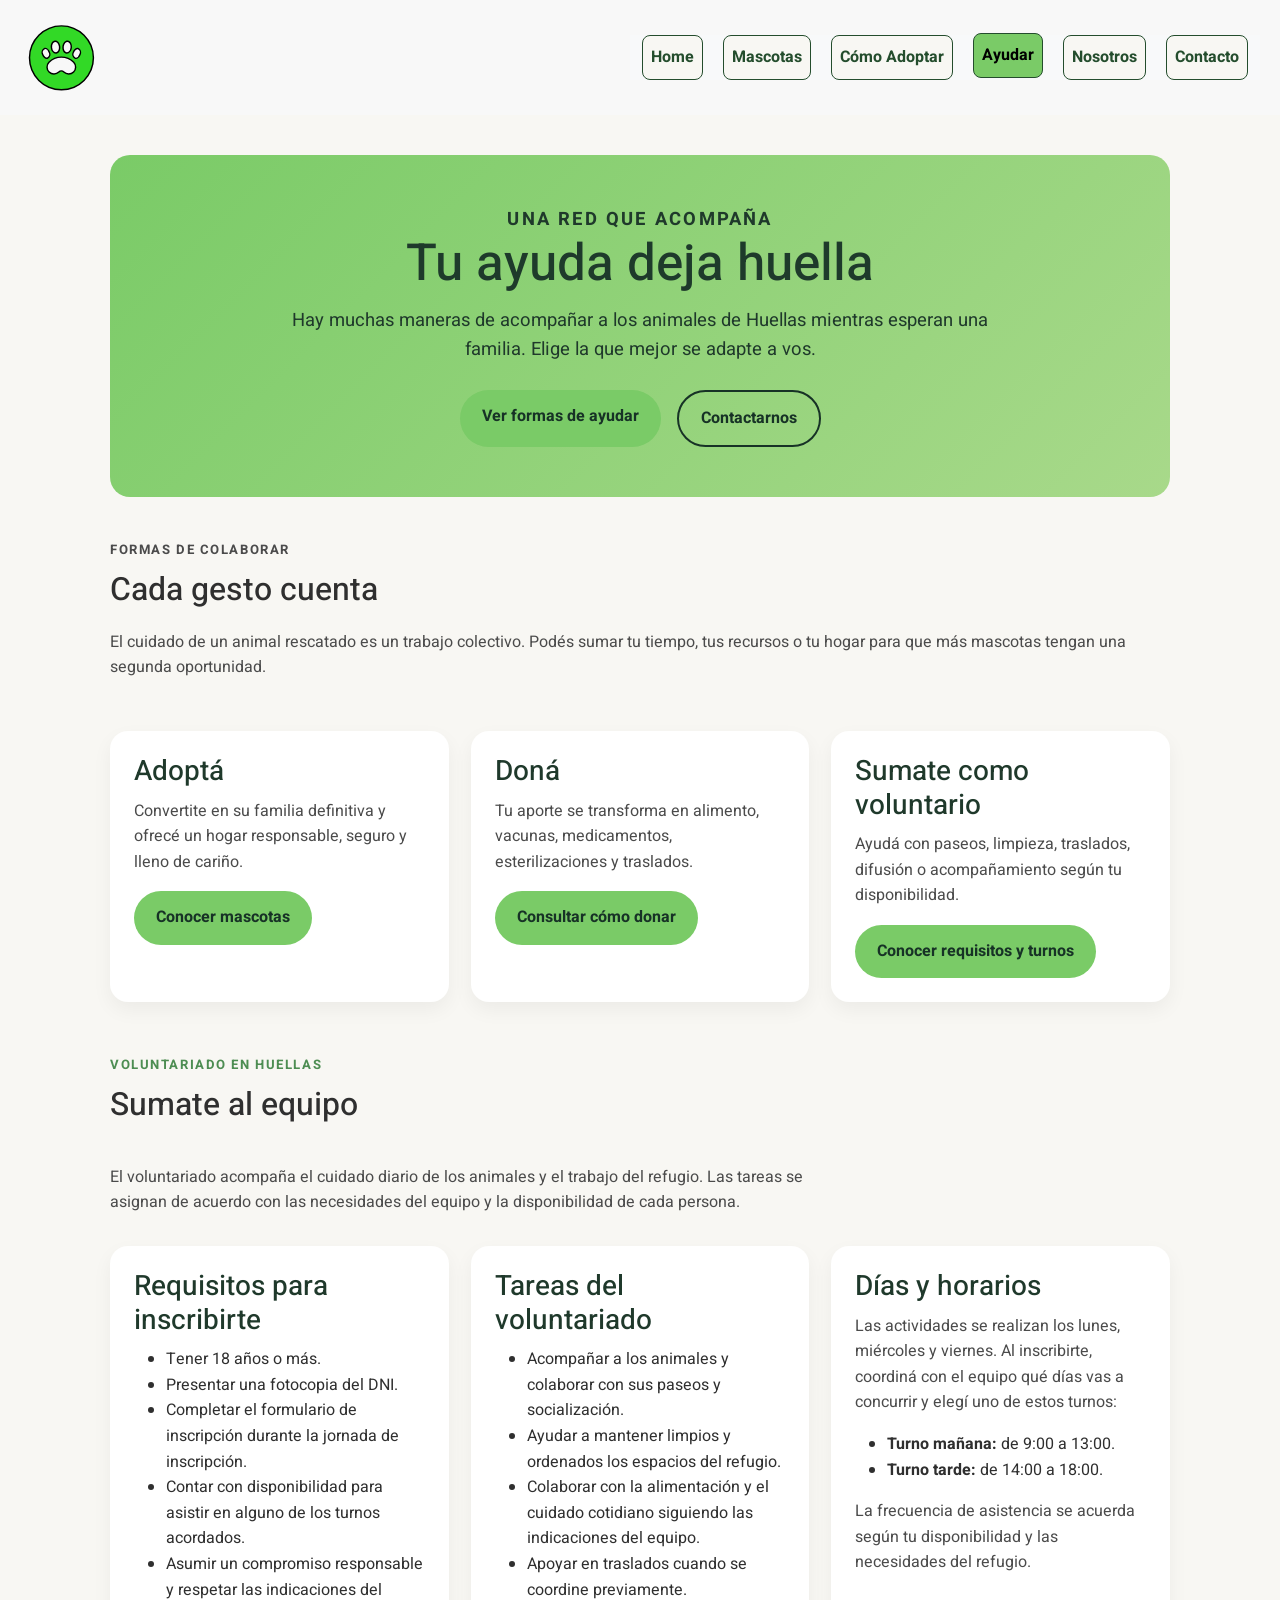
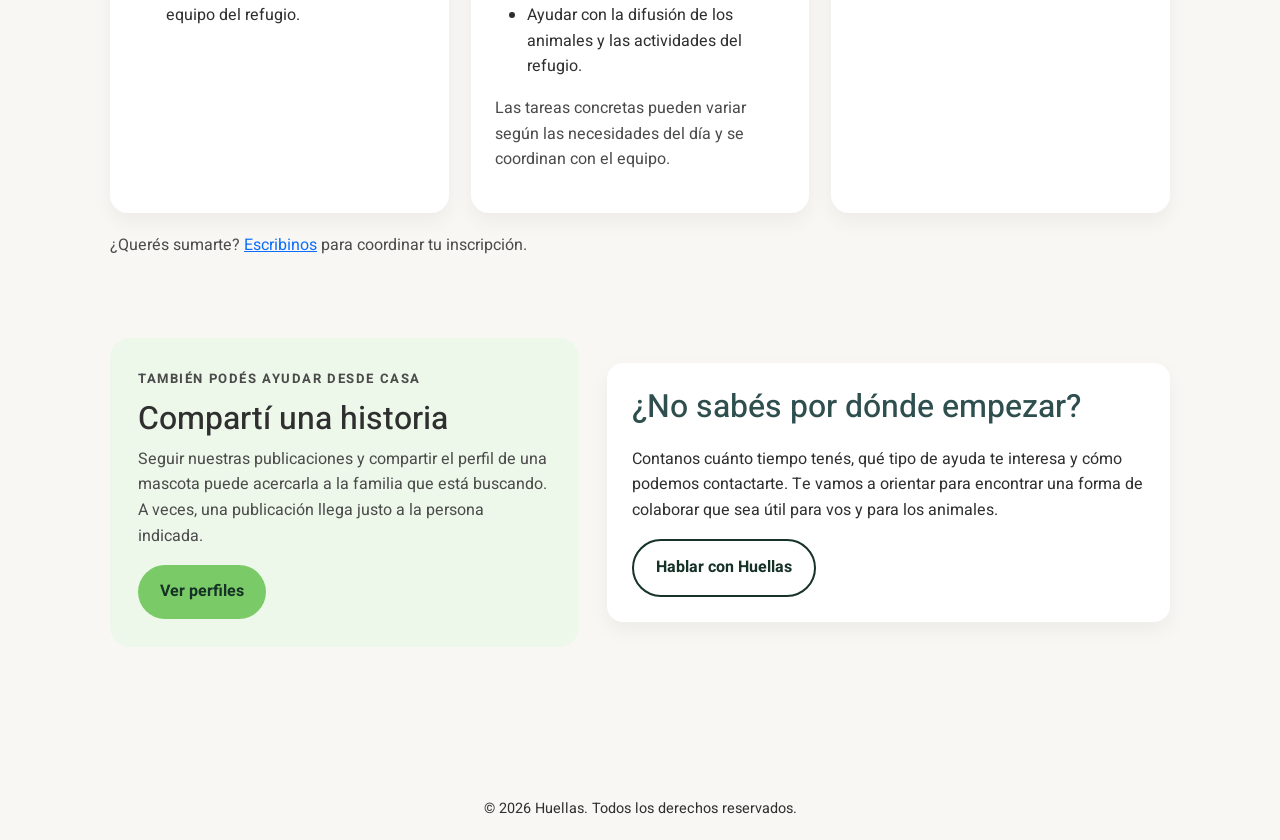
==== commit 073d780f: "Agregué animaciones con AOS y agregué info sobre el voluntariado" ====
--- a/pages/ayudar.html
+++ b/pages/ayudar.html
@@ -8,6 +8,7 @@
     <link rel="preconnect" href="https://fonts.googleapis.com">
     <link rel="preconnect" href="https://fonts.gstatic.com" crossorigin>
     <link href="https://fonts.googleapis.com/css2?family=Heebo:wght@100..900&display=swap" rel="stylesheet">
+    <link href="https://unpkg.com/aos@2.3.1/dist/aos.css" rel="stylesheet">
     <link rel="stylesheet" href="../css/styles.css">
     <title>Huellas | Ayudar</title>
 </head>
@@ -18,10 +19,10 @@
         </a>
         <nav class="navbar navbar-expand-lg bg-body-tertiary">
             <div class="container-fluid">
-                <button class="navbar-toggler" type="button" aria-controls="navbarNav" aria-expanded="false" aria-label="Toggle navigation">
+                <button class="navbar-toggler" type="button" data-bs-toggle="collapse" data-bs-target="#navbarNav" aria-controls="navbarNav" aria-expanded="false" aria-label="Toggle navigation">
                     <span class="navbar-toggler-icon"></span>
                 </button>
-                <div class="navbar-collapse" id="navbarNav">
+                <div class="collapse navbar-collapse" id="navbarNav">
                     <ul class="navbar-nav">
                         <li class="nav-item"><a class="nav-link" href="../index.html">Home</a></li>
                         <li class="nav-item"><a class="nav-link" href="./mascotas.html">Mascotas</a></li>
@@ -68,9 +69,50 @@
                 <article class="help-card">
                     <h3>Sumate como voluntario</h3>
                     <p>Ayudá con paseos, limpieza, traslados, difusión o acompañamiento según tu disponibilidad.</p>
-                    <a href="./contacto.html" class="button primary">Quiero sumarme</a>
+                    <a href="#voluntariado" class="button primary">Conocer requisitos y turnos</a>
                 </article>
             </div>
+        </section>
+
+        <section class="help-section" id="voluntariado" aria-labelledby="voluntariado-titulo">
+            <div class="section-heading">
+                <p class="eyebrow">Voluntariado en Huellas</p>
+                <h2 id="voluntariado-titulo">Sumate al equipo</h2>
+            </div>
+            <p class="section-lead">El voluntariado acompaña el cuidado diario de los animales y el trabajo del refugio. Las tareas se asignan de acuerdo con las necesidades del equipo y la disponibilidad de cada persona.</p>
+            <div class="help-grid">
+                <article class="help-card">
+                    <h3>Requisitos para inscribirte</h3>
+                    <ul>
+                        <li>Tener 18 años o más.</li>
+                        <li>Presentar una fotocopia del DNI.</li>
+                        <li>Completar el formulario de inscripción durante la jornada de inscripción.</li>
+                        <li>Contar con disponibilidad para asistir en alguno de los turnos acordados.</li>
+                        <li>Asumir un compromiso responsable y respetar las indicaciones del equipo del refugio.</li>
+                    </ul>
+                </article>
+                <article class="help-card">
+                    <h3>Tareas del voluntariado</h3>
+                    <ul>
+                        <li>Acompañar a los animales y colaborar con sus paseos y socialización.</li>
+                        <li>Ayudar a mantener limpios y ordenados los espacios del refugio.</li>
+                        <li>Colaborar con la alimentación y el cuidado cotidiano siguiendo las indicaciones del equipo.</li>
+                        <li>Apoyar en traslados cuando se coordine previamente.</li>
+                        <li>Ayudar con la difusión de los animales y las actividades del refugio.</li>
+                    </ul>
+                    <p>Las tareas concretas pueden variar según las necesidades del día y se coordinan con el equipo.</p>
+                </article>
+                <article class="help-card">
+                    <h3>Días y horarios</h3>
+                    <p>Las actividades se realizan los lunes, miércoles y viernes. Al inscribirte, coordiná con el equipo qué días vas a concurrir y elegí uno de estos turnos:</p>
+                    <ul>
+                        <li><strong>Turno mañana:</strong> de 9:00 a 13:00.</li>
+                        <li><strong>Turno tarde:</strong> de 14:00 a 18:00.</li>
+                    </ul>
+                    <p>La frecuencia de asistencia se acuerda según tu disponibilidad y las necesidades del refugio.</p>
+                </article>
+            </div>
+            <p class="section-lead">¿Querés sumarte? <a href="./contacto.html">Escribinos</a> para coordinar tu inscripción.</p>
         </section>
 
         <section class="adoption-preview">
@@ -91,6 +133,9 @@
         <p>&copy; 2026 Huellas. Todos los derechos reservados.</p>
     </footer>
     <script src="https://cdn.jsdelivr.net/npm/bootstrap@5.0.2/dist/js/bootstrap.bundle.min.js" integrity="sha384-MrcW6ZMFYlzcLA8Nl+NtUVF0sA7MsXsP1UyJoMp4YLEuNSfAP+JcXn/tWtIaxVXM" crossorigin="anonymous"></script>
-    <script src="../js/main.js?v=4"></script>
+    <script src="https://unpkg.com/aos@2.3.1/dist/aos.js"></script>
+    <script>
+        AOS.init();
+    </script>
 </body>
 </html>
--- a/css/styles.css
+++ b/css/styles.css
@@ -333,7 +333,7 @@
     }
 
     /* ============================================================
-       ESTILOS GENERALES: formularios, tablas y pie
+       ESTILOS GENERALES: formularios, tablas y pie de página
        ============================================================ */
 
     form {
@@ -566,6 +566,12 @@
        ============================================================ */
 
     /* Esta pagina usa tarjetas y acciones generales de colaboracion. */
+    .section-lead {
+        display: inline-block;
+        max-width: 720px;
+        margin: 20px 0 30px;
+        color: var(--text-color-light);
+    }
 
     /* ============================================================
        PAGINA: NOSOTROS (pages/nosotros.html)
@@ -676,34 +682,12 @@
                 top: 100%;
                 right: 16px;
                 z-index: 10;
-                display: block;
                 width: min(280px, calc(100vw - 32px));
-                max-height: 0;
-                padding: 0 10px;
-                overflow: hidden;
-                opacity: 0;
-                visibility: hidden;
-                transform: translateY(-10px) scale(0.98);
-                transform-origin: top right;
+                padding: 10px;
                 background-color: #f8f8f8;
-                border: 1px solid transparent;
+                border: 1px solid #dcebd8;
                 border-radius: 8px;
-                box-shadow: none;
-                transition: height 0.3s ease, max-height 0.3s ease, opacity 0.2s ease,
-                    transform 0.3s ease, padding 0.3s ease, border-color 0.3s ease,
-                    box-shadow 0.3s ease, visibility 0s linear 0.3s;
-
-                &.is-open,
-                &.show {
-                    height: auto;
-                    max-height: 420px;
-                    padding: 10px;
-                    opacity: 1;
-                    visibility: visible;
-                    transform: translateY(0) scale(1);
-                    border-color: #dcebd8;
-                    box-shadow: 0 12px 24px rgba(36, 77, 45, 0.14);
-                }
+                box-shadow: 0 12px 24px rgba(36, 77, 45, 0.14);
             }
 
             .navbar-nav {
